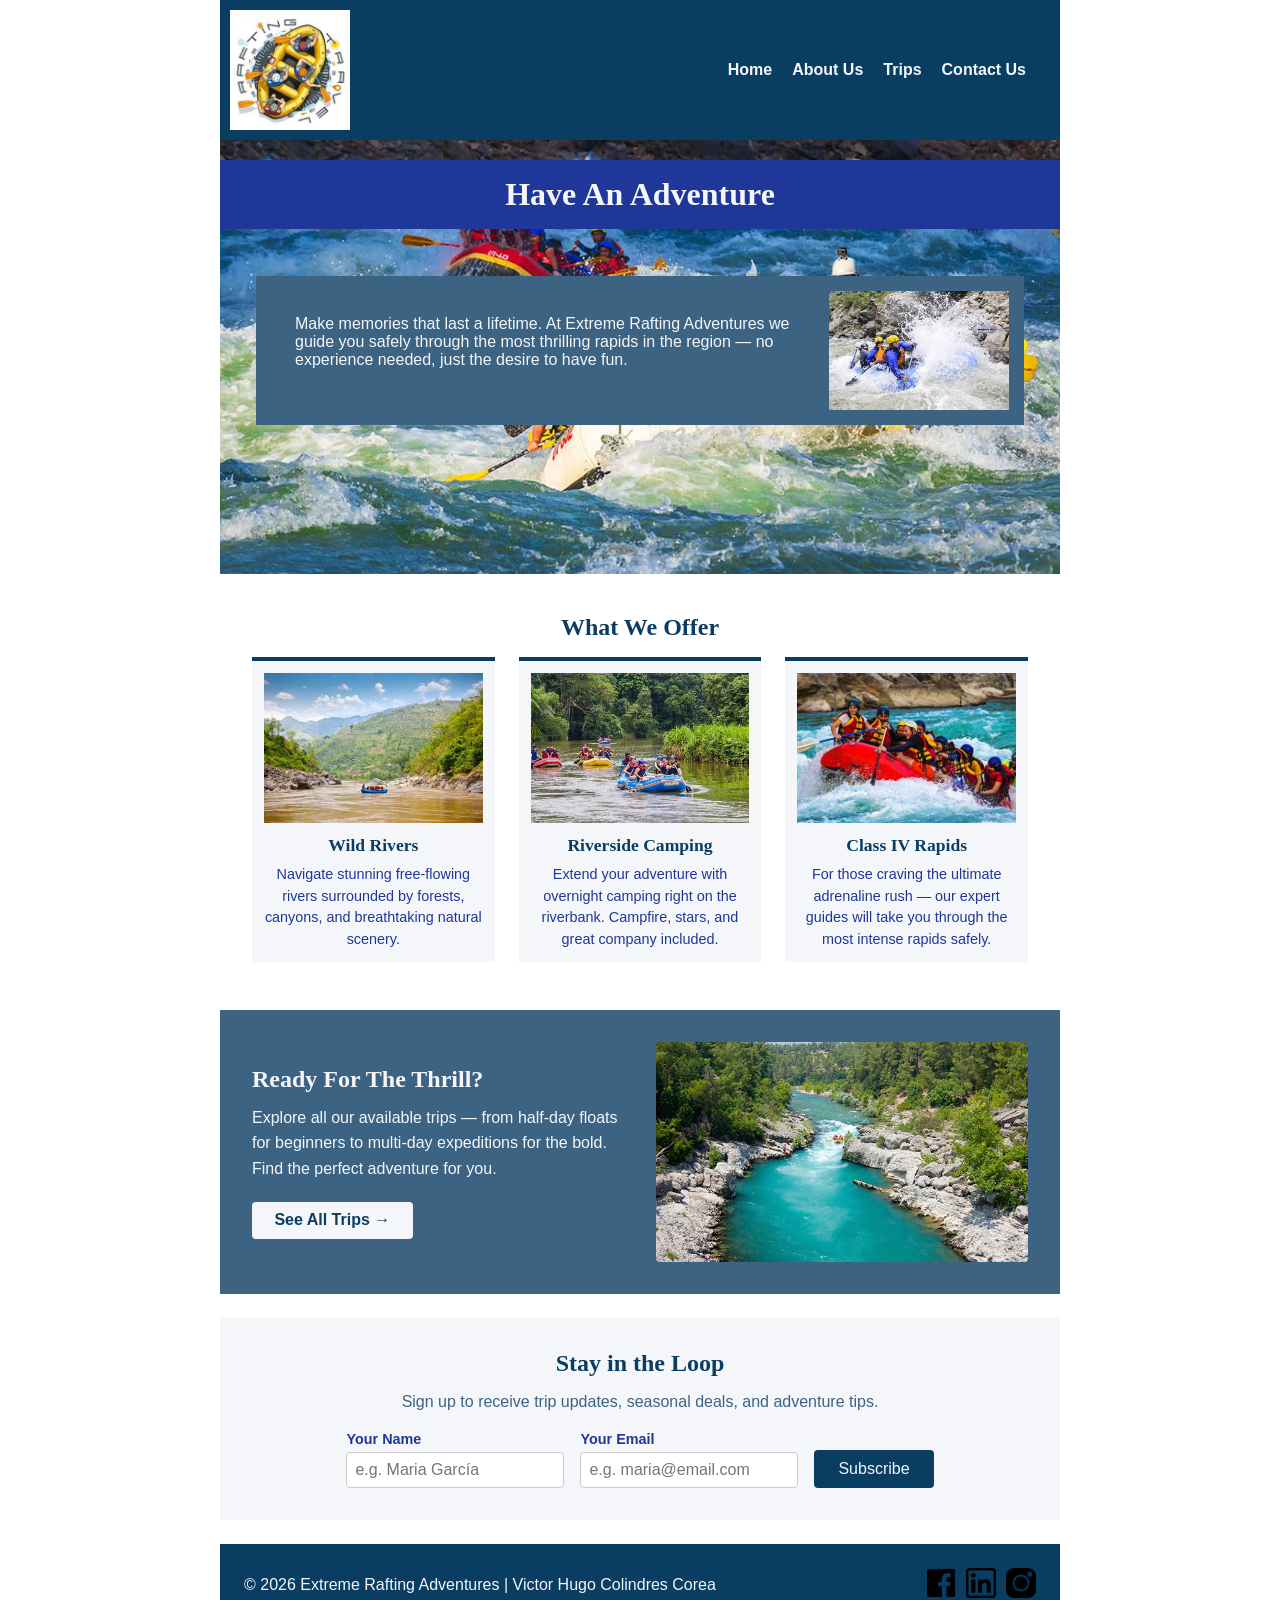
==== wwr/index.html @ dcb301bd "activity week6" ====
<!DOCTYPE html>
<html lang="en">

<head>
    <meta charset="UTF-8">
    <meta name="description"
      content="Extreme Rafting Adventures – Book thrilling whitewater rafting trips. Rivers, camping, and rapids await you.">
    <meta name="author" content="Victor Hugo Colindres Corea">
    <meta name="viewport" content="width=device-width, initial-scale=1.0">
    <title>Home - Extreme Rafting Adventures</title>
    <link rel="stylesheet" href="styles/rafting.css">
</head>

<body>

    <header>
        <img src="images/logo.png" alt="Extreme Rafting Adventures Logo">
        <nav>
            <ul>
                <li><a href="index.html">Home</a></li>
                <li><a href="about.html">About Us</a></li>
                <li><a href="trips.html">Trips</a></li>
                <li><a href="contact.html">Contact Us</a></li>
            </ul>
        </nav>
    </header>

    <main>

        <!-- HERO -->
        <div class="hero">
            <img src="images/hero.jpg" alt="Whitewater Rafting Adventure">
            <h1>Have An Adventure</h1>
            <article>
                <img src="images/adventure1.jpg" alt="Rafting on the river">
                <p>
                    Make memories that last a lifetime. At Extreme Rafting Adventures we guide you
                    safely through the most thrilling rapids in the region — no experience needed,
                    just the desire to have fun.
                </p>
            </article>
        </div>

        <!-- GRID: OFFERINGS -->
        <section class="home-grid">
            <h2>What We Offer</h2>
            <div class="offerings">

                <div class="offer-card">
                    <img src="images/adventure2.jpg" alt="Wild rivers">
                    <h3>Wild Rivers</h3>
                    <p>
                        Navigate stunning free-flowing rivers surrounded by forests,
                        canyons, and breathtaking natural scenery.
                    </p>
                </div>

                <div class="offer-card">
                    <img src="images/adventure3.jpg" alt="Camping under the stars">
                    <h3>Riverside Camping</h3>
                    <p>
                        Extend your adventure with overnight camping right on the
                        riverbank. Campfire, stars, and great company included.
                    </p>
                </div>

                <div class="offer-card">
                    <img src="images/adventure4.jpg" alt="Class IV rapids">
                    <h3>Class IV Rapids</h3>
                    <p>
                        For those craving the ultimate adrenaline rush — our expert
                        guides will take you through the most intense rapids safely.
                    </p>
                </div>

            </div>
        </section>

        <!-- CALL TO ACTION -->
        <section class="cta-section">
            <div class="cta-content">
                <h2>Ready For The Thrill?</h2>
                <p>
                    Explore all our available trips — from half-day floats for beginners
                    to multi-day expeditions for the bold. Find the perfect adventure for you.
                </p>
                <a href="trips.html" class="cta-button">See All Trips →</a>
            </div>
            <div class="cta-image">
                <img src="images/adventure5.jpg" alt="Group rafting adventure">
            </div>
        </section>

        <!-- NEWSLETTER -->
        <section class="newsletter">
            <h2>Stay in the Loop</h2>
            <p>Sign up to receive trip updates, seasonal deals, and adventure tips.</p>

            <form action="#" method="get">
                <div class="newsletter-form">

                    <div class="form-group">
                        <label for="subscriber-name">Your Name</label>
                        <input type="text" id="subscriber-name" name="name"
                          placeholder="e.g. Maria García" required>
                    </div>

                    <div class="form-group">
                        <label for="subscriber-email">Your Email</label>
                        <input type="email" id="subscriber-email" name="email"
                          placeholder="e.g. maria@email.com" required>
                    </div>

                    <button type="submit">Subscribe</button>

                </div>
            </form>
        </section>

    </main>

    <footer>
        <p>© 2026 Extreme Rafting Adventures | Victor Hugo Colindres Corea</p>
        <nav class="socialmedia">
            <a href="https://facebook.com">
                <img src="images/facebook.svg.png" alt="Facebook Icon">
            </a>
            <a href="https://linkedin.com">
                <img src="images/linkedin.svg.png" alt="LinkedIn Icon">
            </a>
            <a href="https://instagram.com">
                <img src="images/instagram.svg.png" alt="Instagram Icon">
            </a>
        </nav>
    </footer>

</body>

</html>
---- wwr/styles/rafting.css ----
/* VARIABLES */
:root {
    --primary-color: #0a3d62;
    --secondary-color: #3c6382;
    --accent1-color: #1e3799;
    --accent2-color: #f5f6fa;
    --heading-font: Georgia, "Times New Roman", serif;
    --body-font: Arial, Helvetica, sans-serif;
}

/* RESET */
* {
    margin: 0;
    padding: 0;
    box-sizing: border-box;
}

/* BODY */
body {
    font-family: var(--body-font);
    color: var(--accent1-color);
}

/* WIDTH */
header,
main,
footer {
    width: 840px;
    margin: 0 auto;
}

/* HEADER GRID */
header {
    display: grid;
    grid-template-columns: auto 1fr;
    align-items: center;
    background-color: var(--primary-color);
    color: var(--accent2-color);
    padding: 10px;
}

header img {
    width: 120px;
}

/* NAV FLEX */
nav ul {
    display: flex;
    justify-content: flex-end;
    list-style: none;
    gap: 20px;
}

nav a {
    color: var(--accent2-color);
    text-decoration: none;
    font-weight: bold;
}

/* HEADINGS */
h1,
h2 {
    font-family: var(--heading-font);
    color: var(--primary-color);
    text-align: center;
}

/* SPACING */
nav,
p,
section,
article {
    margin: 16px;
    padding: 8px;
}

/* HERO */
.hero {
    position: relative;
}

.hero img {
    display: block;
    width: 100%;
}

.hero h1 {
    position: absolute;
    top: 20px;
    width: 100%;
    padding: 16px;
    background-color: var(--accent1-color);
    color: var(--accent2-color);
}

.hero article {
    position: absolute;
    top: 120px;
    left: 20px;
    right: 20px;
    background-color: var(--secondary-color);
    color: var(--accent2-color);
    padding: 15px;
}

.hero article img {
    float: right;
    width: 180px;
}

/* HISTORY GRID */
.history {
    text-align: center;
}

.history-content {
    display: grid;
    grid-template-columns: 1fr auto 1fr;
    align-items: center;
    gap: 20px;
}

.history-content img {
    width: 150px;
    border-radius: 10px;
}

.history-content p {
    text-align: justify;
}

/* ADVENTURES */
.adventure-gallery {
    display: flex;
    gap: 10px;
}

.adventure-gallery figure {
    flex: 1;
    text-align: center;
}

.adventure-gallery img {
    width: 100%;
    height: 120px;
    object-fit: cover;
}

.adventure-gallery figcaption {
    font-size: 14px;
}

/* FOOTER */
footer {
    display: flex;
    justify-content: space-between;
    align-items: center;
    background-color: var(--primary-color);
    color: var(--accent2-color);
}

.socialmedia {
    display: flex;
    gap: 10px;
}

.socialmedia a {
    text-decoration: none;
}

.socialmedia img {
    width: 30px;
}

/* ── CONTACT PAGE ── */

.contact-info {
    padding: 2rem;
    text-align: center;
}

.company-details {
    margin-bottom: 1.5rem;
}

.company-details h1 {
    margin-bottom: 0.5rem;
}

.contact-layout {
    display: grid;
    grid-template-columns: 1fr 1fr;
    gap: 2rem;
    align-items: start;
    text-align: left;
    margin-top: 1.5rem;
}

/* MAP */
.map-container iframe {
    width: 100%;
    height: 300px;
    border-radius: 4px;
}

/* FORM */
.contact-form {
    display: flex;
    flex-direction: column;
    gap: 1rem;
}

.form-group {
    display: flex;
    flex-direction: column;
    gap: 0.3rem;
}

.form-group label {
    font-weight: bold;
}

.form-group input[type="text"],
.form-group input[type="email"],
.form-group textarea {
    padding: 0.5rem;
    border: 1px solid #cccccc;
    border-radius: 4px;
    font-size: 1rem;
    width: 100%;
}

.form-group fieldset {
    border: none;
    padding: 0;
}

.form-group fieldset legend {
    font-weight: bold;
    margin-bottom: 0.3rem;
}

.form-group fieldset label {
    font-weight: normal;
    display: flex;
    align-items: center;
    gap: 0.4rem;
}

.form-checkbox label {
    font-weight: normal;
    display: flex;
    align-items: center;
    gap: 0.5rem;
}

.contact-form button[type="submit"] {
    padding: 0.75rem 1.5rem;
    background-color: var(--accent1-color);
    color: var(--accent2-color);
    border: none;
    border-radius: 4px;
    font-size: 1rem;
    cursor: pointer;
    width: 100%;
}

.contact-form button[type="submit"]:hover {
    background-color: var(--secondary-color);
}

/* EMPLOYEES */
.employees {
    background-color: var(--accent2-color);
    padding: 2rem;
    text-align: center;
}

.employees h2 {
    margin-bottom: 1.5rem;
}

.employee-gallery {
    display: flex;
    justify-content: center;
    gap: 2rem;
    flex-wrap: wrap;
}

.employee-gallery figure {
    display: flex;
    flex-direction: column;
    align-items: center;
    gap: 0.5rem;
}

.employee-gallery img {
    width: 120px;
    height: 120px;
    object-fit: cover;
    border-radius: 50%;
    border: 2px solid #cccccc;
}

.employee-gallery figcaption p {
    margin: 0;
    text-align: center;
}

.employee-gallery figcaption p:first-child {
    font-weight: bold;
}

/* ── HOME PAGE ── */

/* OFFERINGS GRID */
.home-grid {
    padding: 1.5rem 0;
}

.home-grid h2 {
    margin-bottom: 1rem;
}

.offerings {
    display: grid;
    grid-template-columns: repeat(3, 1fr);
    gap: 1.5rem;
    padding: 0 1rem;
}

.offer-card {
    background-color: var(--accent2-color);
    border-top: 4px solid var(--primary-color);
    padding: 0.75rem;
    text-align: center;
}

.offer-card img {
    width: 100%;
    height: 150px;
    object-fit: cover;
    display: block;
    margin-bottom: 0.75rem;
}

.offer-card h3 {
    font-family: var(--heading-font);
    color: var(--primary-color);
    margin-bottom: 0.5rem;
    font-size: 1.1rem;
}

.offer-card p {
    font-size: 0.9rem;
    line-height: 1.5;
    color: var(--accent1-color);
    margin: 0;
    padding: 0;
}

/* CALL TO ACTION */
.cta-section {
    display: grid;
    grid-template-columns: 1fr 1fr;
    gap: 2rem;
    align-items: center;
    background-color: var(--secondary-color);
    padding: 2rem;
    margin: 1.5rem 0;
}

.cta-content h2 {
    color: var(--accent2-color);
    text-align: left;
    margin-bottom: 0.75rem;
}

.cta-content p {
    color: var(--accent2-color);
    line-height: 1.6;
    margin: 0 0 1.25rem 0;
    padding: 0;
}

.cta-button {
    display: inline-block;
    background-color: var(--accent2-color);
    color: var(--primary-color);
    padding: 0.6rem 1.4rem;
    font-weight: bold;
    text-decoration: none;
    border-radius: 4px;
    font-family: var(--body-font);
}

.cta-button:hover {
    background-color: var(--accent1-color);
    color: var(--accent2-color);
}

.cta-image img {
    width: 100%;
    height: 220px;
    object-fit: cover;
    display: block;
    border-radius: 4px;
}

/* NEWSLETTER */
.newsletter {
    background-color: var(--accent2-color);
    padding: 2rem;
    text-align: center;
    margin: 1.5rem 0;
}

.newsletter h2 {
    margin-bottom: 0.5rem;
}

.newsletter > p {
    color: var(--secondary-color);
    margin-bottom: 1.25rem;
    padding: 0;
}

.newsletter-form {
    display: flex;
    gap: 1rem;
    justify-content: center;
    align-items: flex-end;
    flex-wrap: wrap;
}

.newsletter-form .form-group {
    display: flex;
    flex-direction: column;
    gap: 0.3rem;
    text-align: left;
    min-width: 200px;
}

.newsletter-form .form-group label {
    font-weight: bold;
    font-size: 0.9rem;
}

.newsletter-form .form-group input {
    padding: 0.5rem;
    border: 1px solid #cccccc;
    border-radius: 4px;
    font-size: 1rem;
}

.newsletter-form button {
    padding: 0.5rem 1.5rem;
    background-color: var(--primary-color);
    color: var(--accent2-color);
    border: none;
    border-radius: 4px;
    font-size: 1rem;
    cursor: pointer;
    height: 38px;
}

.newsletter-form button:hover {
    background-color: var(--accent1-color);
}

/* ── TRIPS PAGE ── */

.trips-cta {
    display: flex;
    justify-content: center;
    align-items: center;
    gap: 1.5rem;
    background-color: var(--secondary-color);
    padding: 1.25rem 2rem;
    margin: 1.5rem 0;
}

.trips-cta p {
    color: var(--accent2-color);
    margin: 0;
    padding: 0;
    font-size: 1rem;
}

.trip-descriptions {
    padding: 1.5rem 1rem;
}

.trip-descriptions h2 {
    margin-bottom: 1.5rem;
}

.trip-card {
    display: grid;
    grid-template-columns: 1fr 1fr;
    gap: 2rem;
    align-items: center;
    margin-bottom: 2rem;
    padding: 1.5rem;
    background-color: var(--accent2-color);
    border-left: 5px solid var(--primary-color);
}

.trip-card-reverse {
    border-left: none;
    border-right: 5px solid var(--primary-color);
}

.trip-card-reverse img {
    order: 2;
}

.trip-card-reverse .trip-info {
    order: 1;
}

.trip-card img {
    width: 100%;
    height: 220px;
    object-fit: cover;
    display: block;
    border-radius: 4px;
}

.trip-info h3 {
    font-family: var(--heading-font);
    color: var(--primary-color);
    font-size: 1.3rem;
    margin-bottom: 0.5rem;
}

.trip-info p {
    margin: 0 0 0.4rem 0;
    padding: 0;
    font-size: 0.95rem;
    line-height: 1.6;
    color: var(--accent1-color);
}

.trips-table-section {
    padding: 1.5rem 1rem;
}

.trips-table-section h2 {
    margin-bottom: 1rem;
}

.trips-table {
    width: 100%;
    border-collapse: collapse;
    font-size: 0.9rem;
}

.trips-table thead {
    background-color: var(--primary-color);
    color: var(--accent2-color);
}

.trips-table th {
    padding: 0.75rem 1rem;
    text-align: left;
}

.trips-table td {
    padding: 0.65rem 1rem;
    border-bottom: 1px solid #cccccc;
    color: var(--accent1-color);
}

.trips-table tbody tr:nth-child(even) {
    background-color: var(--accent2-color);
}

.trips-table tbody tr:hover {
    background-color: #dce8f5;
}
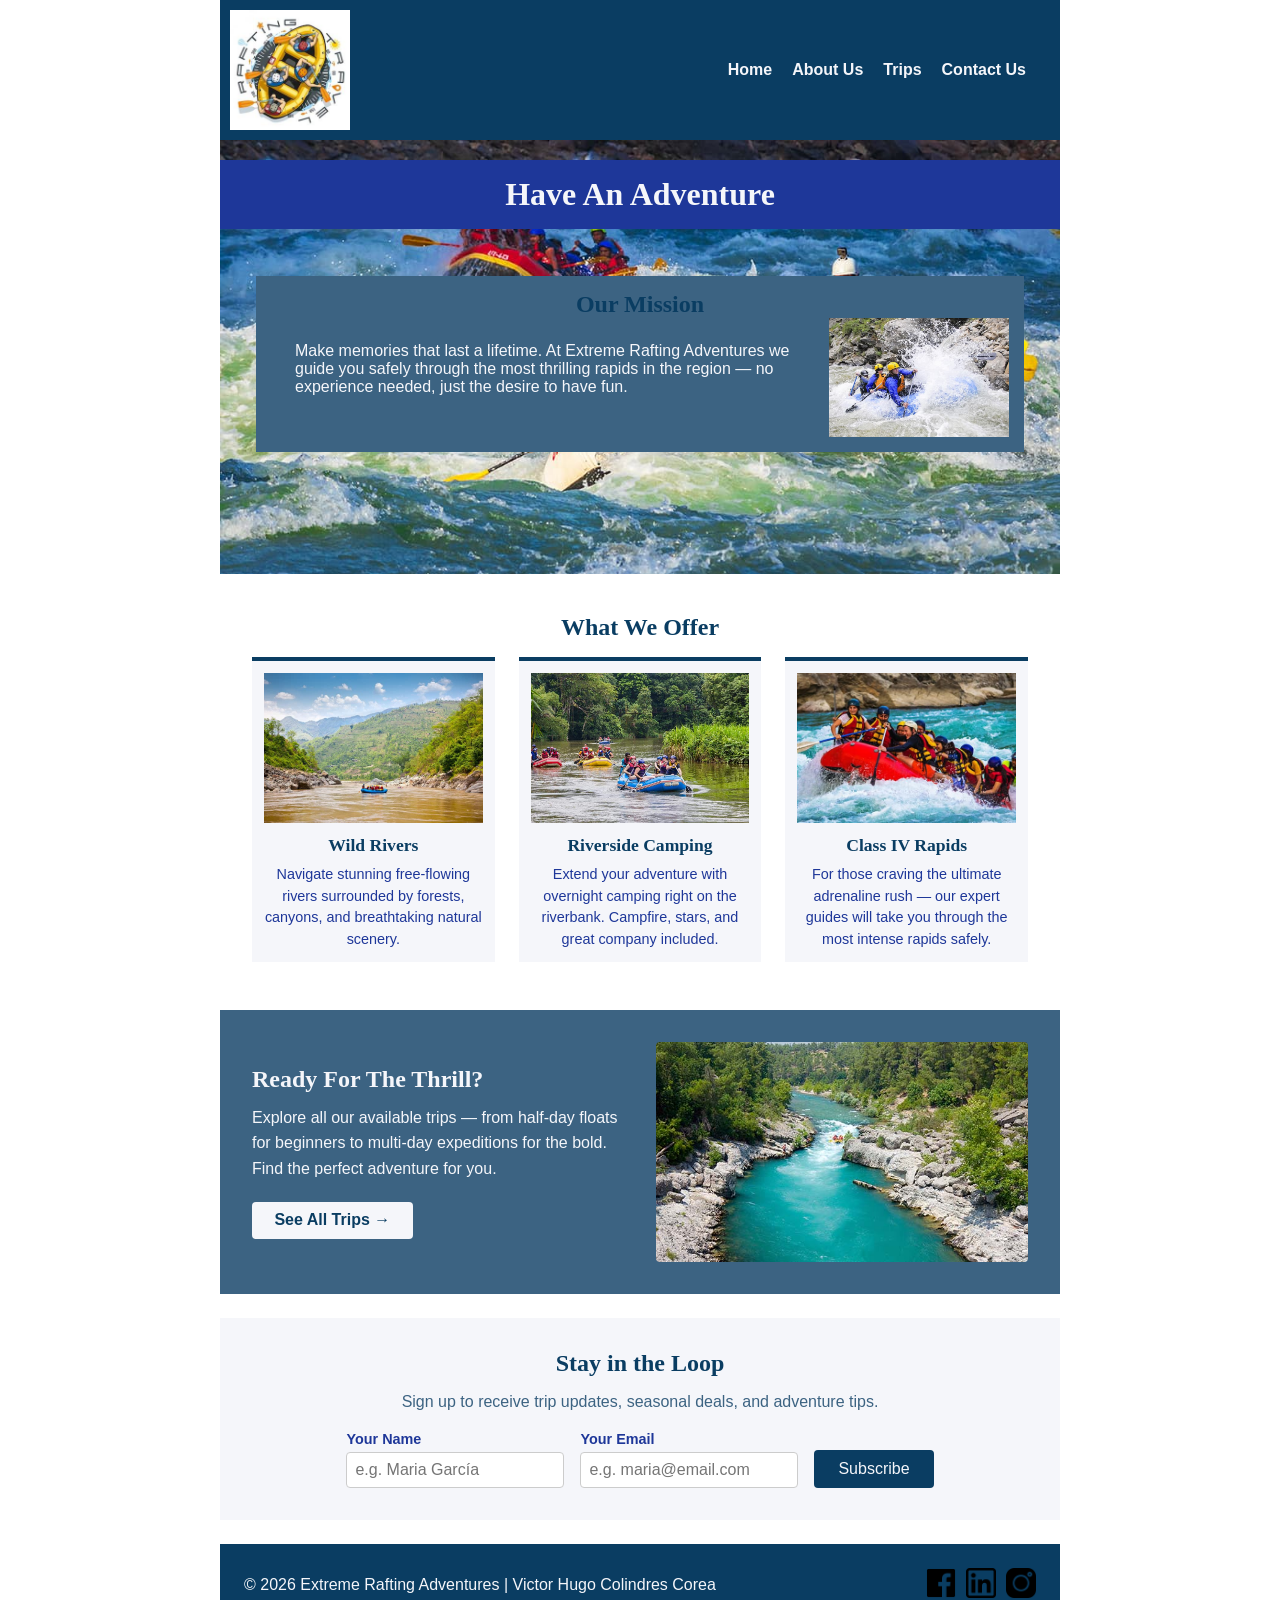
==== commit c2993157: "feedback" ====
--- a/wwr/index.html
+++ b/wwr/index.html
@@ -32,6 +32,7 @@
             <img src="images/hero.jpg" alt="Whitewater Rafting Adventure">
             <h1>Have An Adventure</h1>
             <article>
+                <h2>Our Mission</h2>
                 <img src="images/adventure1.jpg" alt="Rafting on the river">
                 <p>
                     Make memories that last a lifetime. At Extreme Rafting Adventures we guide you
